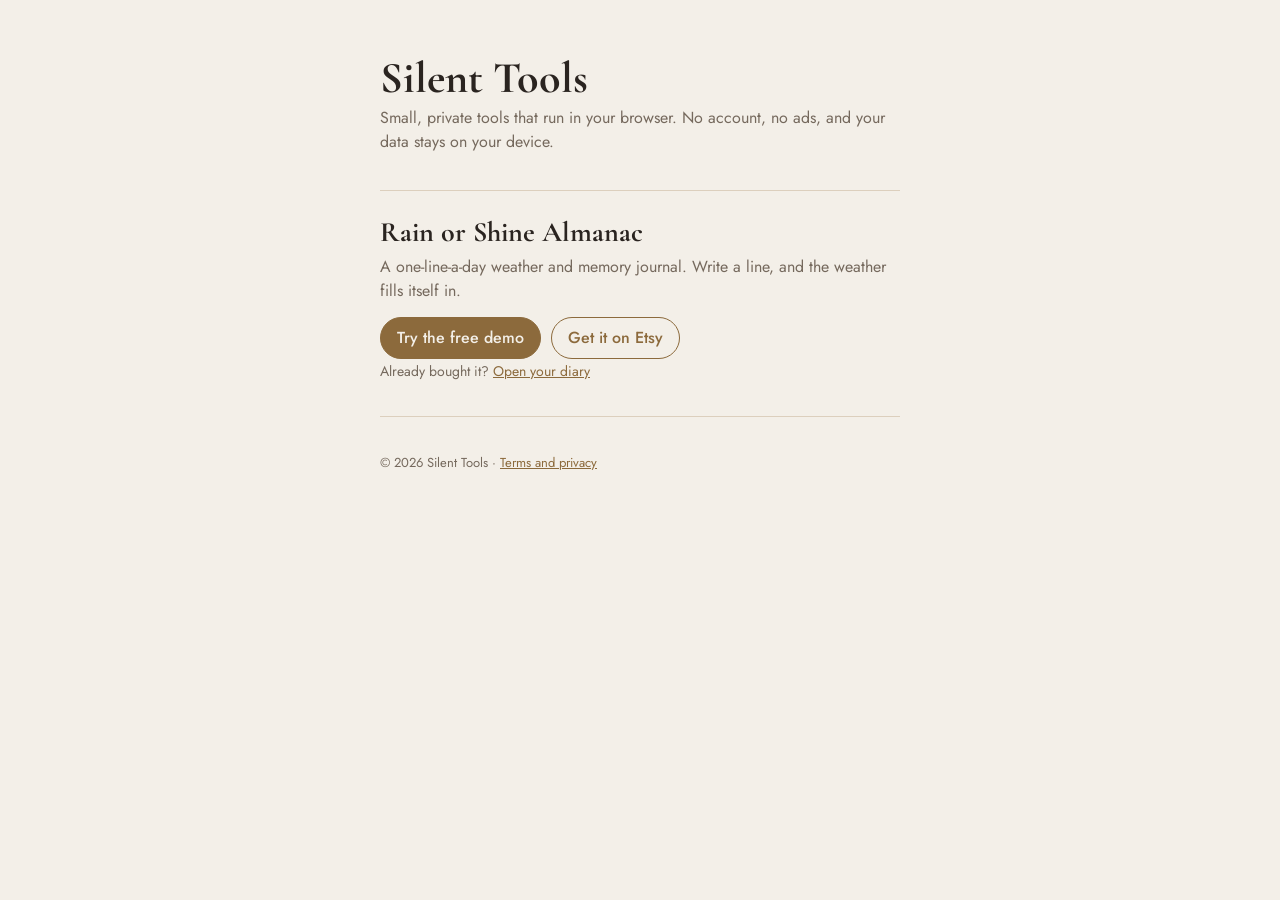
==== index.html @ 448b3817 "Rain or Shine 1.0.8, local fonts, terms page" ====
<!doctype html>
<html lang="en"><head><meta charset="utf-8">
<meta name="viewport" content="width=device-width,initial-scale=1">
<title>Silent Tools</title>
<meta name="description" content="Small, private tools that run in your browser. No account, no ads, your data stays with you.">
<link rel="stylesheet" href="fonts.css">
<style>
:root{--bg:#F3EFE8;--ink:#2A2420;--muted:#75695D;--line:#DCCFBD;--accent:#8C6A3C}
@media (prefers-color-scheme:dark){:root{--bg:#1A1714;--ink:#EFE7DA;--muted:#A99C8B;--line:#3A332C;--accent:#D5B47E}}
*{box-sizing:border-box}body{margin:0;background:var(--bg);color:var(--ink);font-family:Jost,system-ui,sans-serif;line-height:1.5}
main{max-width:560px;margin:0 auto;padding:56px 20px}
h1{font-family:"Cormorant Garamond",Georgia,serif;font-size:44px;margin:0 0 6px;line-height:1}
.lede{color:var(--muted);margin:0 0 36px}
.tool{border-top:1px solid var(--line);border-bottom:1px solid var(--line);padding:20px 0}
.tool b{font-family:"Cormorant Garamond",Georgia,serif;font-size:28px;display:block}
.tool p{color:var(--muted);margin:2px 0 14px}
.links{display:flex;flex-wrap:wrap;gap:10px}
.links a{border:1px solid var(--accent);color:var(--accent);border-radius:999px;padding:8px 16px;text-decoration:none;font-weight:500}
.links a.main{background:var(--accent);color:var(--bg)}
.own{margin:14px 0 0;font-size:14px;color:var(--muted)}.own a{color:var(--accent)}
footer{margin-top:36px;font-size:13px;color:var(--muted)}
</style></head>
<body><main>
<h1>Silent Tools</h1>
<p class="lede">Small, private tools that run in your browser. No account, no ads, and your data stays on your device.</p>
<div class="tool"><b>Rain or Shine Almanac</b><p>A one-line-a-day weather and memory journal. Write a line, and the weather fills itself in.</p>
<div class="links"><a class="main" href="rain-or-shine/demo/">Try the free demo</a><a href="https://www.etsy.com/listing/4591409116" target="_blank" rel="noopener">Get it on Etsy</a></div>
<p class="own">Already bought it? <a href="rain-or-shine/">Open your diary</a></p></div>
<footer>© 2026 Silent Tools · <a href="terms.html" style="color:var(--accent)">Terms and privacy</a></footer>
</main></body></html>
---- fonts.css ----
/* Silent Tools fonts, served from this site. Licensed under the SIL Open Font License. */
@font-face{font-family:"Cormorant Garamond";font-style:normal;font-weight:600;font-display:swap;src:url(cormorant-garamond-latin-ext-600-normal.woff2) format("woff2");unicode-range:U+0100-02BA,U+02BD-02C5,U+02C7-02CC,U+02CE-02D7,U+02DD-02FF,U+0304,U+0308,U+0329,U+1D00-1DBF,U+1E00-1E9F,U+1EF2-1EFF,U+2020,U+20A0-20AB,U+20AD-20C0,U+2113,U+2C60-2C7F,U+A720-A7FF}
@font-face{font-family:"Cormorant Garamond";font-style:normal;font-weight:600;font-display:swap;src:url(cormorant-garamond-latin-600-normal.woff2) format("woff2");unicode-range:U+0000-00FF,U+0131,U+0152-0153,U+02BB-02BC,U+02C6,U+02DA,U+02DC,U+0304,U+0308,U+0329,U+2000-206F,U+20AC,U+2122,U+2191,U+2193,U+2212,U+2215,U+FEFF,U+FFFD}
@font-face{font-family:"Cormorant Garamond";font-style:normal;font-weight:700;font-display:swap;src:url(cormorant-garamond-latin-ext-700-normal.woff2) format("woff2");unicode-range:U+0100-02BA,U+02BD-02C5,U+02C7-02CC,U+02CE-02D7,U+02DD-02FF,U+0304,U+0308,U+0329,U+1D00-1DBF,U+1E00-1E9F,U+1EF2-1EFF,U+2020,U+20A0-20AB,U+20AD-20C0,U+2113,U+2C60-2C7F,U+A720-A7FF}
@font-face{font-family:"Cormorant Garamond";font-style:normal;font-weight:700;font-display:swap;src:url(cormorant-garamond-latin-700-normal.woff2) format("woff2");unicode-range:U+0000-00FF,U+0131,U+0152-0153,U+02BB-02BC,U+02C6,U+02DA,U+02DC,U+0304,U+0308,U+0329,U+2000-206F,U+20AC,U+2122,U+2191,U+2193,U+2212,U+2215,U+FEFF,U+FFFD}
@font-face{font-family:"Cormorant Garamond";font-style:italic;font-weight:600;font-display:swap;src:url(cormorant-garamond-latin-ext-600-italic.woff2) format("woff2");unicode-range:U+0100-02BA,U+02BD-02C5,U+02C7-02CC,U+02CE-02D7,U+02DD-02FF,U+0304,U+0308,U+0329,U+1D00-1DBF,U+1E00-1E9F,U+1EF2-1EFF,U+2020,U+20A0-20AB,U+20AD-20C0,U+2113,U+2C60-2C7F,U+A720-A7FF}
@font-face{font-family:"Cormorant Garamond";font-style:italic;font-weight:600;font-display:swap;src:url(cormorant-garamond-latin-600-italic.woff2) format("woff2");unicode-range:U+0000-00FF,U+0131,U+0152-0153,U+02BB-02BC,U+02C6,U+02DA,U+02DC,U+0304,U+0308,U+0329,U+2000-206F,U+20AC,U+2122,U+2191,U+2193,U+2212,U+2215,U+FEFF,U+FFFD}
@font-face{font-family:"Cormorant Garamond";font-style:italic;font-weight:700;font-display:swap;src:url(cormorant-garamond-latin-ext-700-italic.woff2) format("woff2");unicode-range:U+0100-02BA,U+02BD-02C5,U+02C7-02CC,U+02CE-02D7,U+02DD-02FF,U+0304,U+0308,U+0329,U+1D00-1DBF,U+1E00-1E9F,U+1EF2-1EFF,U+2020,U+20A0-20AB,U+20AD-20C0,U+2113,U+2C60-2C7F,U+A720-A7FF}
@font-face{font-family:"Cormorant Garamond";font-style:italic;font-weight:700;font-display:swap;src:url(cormorant-garamond-latin-700-italic.woff2) format("woff2");unicode-range:U+0000-00FF,U+0131,U+0152-0153,U+02BB-02BC,U+02C6,U+02DA,U+02DC,U+0304,U+0308,U+0329,U+2000-206F,U+20AC,U+2122,U+2191,U+2193,U+2212,U+2215,U+FEFF,U+FFFD}
@font-face{font-family:"Jost";font-style:normal;font-weight:400;font-display:swap;src:url(jost-latin-ext-400-normal.woff2) format("woff2");unicode-range:U+0100-02BA,U+02BD-02C5,U+02C7-02CC,U+02CE-02D7,U+02DD-02FF,U+0304,U+0308,U+0329,U+1D00-1DBF,U+1E00-1E9F,U+1EF2-1EFF,U+2020,U+20A0-20AB,U+20AD-20C0,U+2113,U+2C60-2C7F,U+A720-A7FF}
@font-face{font-family:"Jost";font-style:normal;font-weight:400;font-display:swap;src:url(jost-latin-400-normal.woff2) format("woff2");unicode-range:U+0000-00FF,U+0131,U+0152-0153,U+02BB-02BC,U+02C6,U+02DA,U+02DC,U+0304,U+0308,U+0329,U+2000-206F,U+20AC,U+2122,U+2191,U+2193,U+2212,U+2215,U+FEFF,U+FFFD}
@font-face{font-family:"Jost";font-style:normal;font-weight:500;font-display:swap;src:url(jost-latin-ext-500-normal.woff2) format("woff2");unicode-range:U+0100-02BA,U+02BD-02C5,U+02C7-02CC,U+02CE-02D7,U+02DD-02FF,U+0304,U+0308,U+0329,U+1D00-1DBF,U+1E00-1E9F,U+1EF2-1EFF,U+2020,U+20A0-20AB,U+20AD-20C0,U+2113,U+2C60-2C7F,U+A720-A7FF}
@font-face{font-family:"Jost";font-style:normal;font-weight:500;font-display:swap;src:url(jost-latin-500-normal.woff2) format("woff2");unicode-range:U+0000-00FF,U+0131,U+0152-0153,U+02BB-02BC,U+02C6,U+02DA,U+02DC,U+0304,U+0308,U+0329,U+2000-206F,U+20AC,U+2122,U+2191,U+2193,U+2212,U+2215,U+FEFF,U+FFFD}
@font-face{font-family:"Jost";font-style:normal;font-weight:600;font-display:swap;src:url(jost-latin-ext-600-normal.woff2) format("woff2");unicode-range:U+0100-02BA,U+02BD-02C5,U+02C7-02CC,U+02CE-02D7,U+02DD-02FF,U+0304,U+0308,U+0329,U+1D00-1DBF,U+1E00-1E9F,U+1EF2-1EFF,U+2020,U+20A0-20AB,U+20AD-20C0,U+2113,U+2C60-2C7F,U+A720-A7FF}
@font-face{font-family:"Jost";font-style:normal;font-weight:600;font-display:swap;src:url(jost-latin-600-normal.woff2) format("woff2");unicode-range:U+0000-00FF,U+0131,U+0152-0153,U+02BB-02BC,U+02C6,U+02DA,U+02DC,U+0304,U+0308,U+0329,U+2000-206F,U+20AC,U+2122,U+2191,U+2193,U+2212,U+2215,U+FEFF,U+FFFD}
@font-face{font-family:"Caveat";font-style:normal;font-weight:500;font-display:swap;src:url(caveat-latin-ext-500-normal.woff2) format("woff2");unicode-range:U+0100-02BA,U+02BD-02C5,U+02C7-02CC,U+02CE-02D7,U+02DD-02FF,U+0304,U+0308,U+0329,U+1D00-1DBF,U+1E00-1E9F,U+1EF2-1EFF,U+2020,U+20A0-20AB,U+20AD-20C0,U+2113,U+2C60-2C7F,U+A720-A7FF}
@font-face{font-family:"Caveat";font-style:normal;font-weight:500;font-display:swap;src:url(caveat-latin-500-normal.woff2) format("woff2");unicode-range:U+0000-00FF,U+0131,U+0152-0153,U+02BB-02BC,U+02C6,U+02DA,U+02DC,U+0304,U+0308,U+0329,U+2000-206F,U+20AC,U+2122,U+2191,U+2193,U+2212,U+2215,U+FEFF,U+FFFD}
@font-face{font-family:"Caveat";font-style:normal;font-weight:600;font-display:swap;src:url(caveat-latin-ext-600-normal.woff2) format("woff2");unicode-range:U+0100-02BA,U+02BD-02C5,U+02C7-02CC,U+02CE-02D7,U+02DD-02FF,U+0304,U+0308,U+0329,U+1D00-1DBF,U+1E00-1E9F,U+1EF2-1EFF,U+2020,U+20A0-20AB,U+20AD-20C0,U+2113,U+2C60-2C7F,U+A720-A7FF}
@font-face{font-family:"Caveat";font-style:normal;font-weight:600;font-display:swap;src:url(caveat-latin-600-normal.woff2) format("woff2");unicode-range:U+0000-00FF,U+0131,U+0152-0153,U+02BB-02BC,U+02C6,U+02DA,U+02DC,U+0304,U+0308,U+0329,U+2000-206F,U+20AC,U+2122,U+2191,U+2193,U+2212,U+2215,U+FEFF,U+FFFD}
@font-face{font-family:"IBM Plex Mono";font-style:normal;font-weight:400;font-display:swap;src:url(ibm-plex-mono-latin-ext-400-normal.woff2) format("woff2");unicode-range:U+0100-02BA,U+02BD-02C5,U+02C7-02CC,U+02CE-02D7,U+02DD-02FF,U+0304,U+0308,U+0329,U+1D00-1DBF,U+1E00-1E9F,U+1EF2-1EFF,U+2020,U+20A0-20AB,U+20AD-20C0,U+2113,U+2C60-2C7F,U+A720-A7FF}
@font-face{font-family:"IBM Plex Mono";font-style:normal;font-weight:400;font-display:swap;src:url(ibm-plex-mono-latin-400-normal.woff2) format("woff2");unicode-range:U+0000-00FF,U+0131,U+0152-0153,U+02BB-02BC,U+02C6,U+02DA,U+02DC,U+0304,U+0308,U+0329,U+2000-206F,U+20AC,U+2122,U+2191,U+2193,U+2212,U+2215,U+FEFF,U+FFFD}
@font-face{font-family:"IBM Plex Mono";font-style:normal;font-weight:500;font-display:swap;src:url(ibm-plex-mono-latin-ext-500-normal.woff2) format("woff2");unicode-range:U+0100-02BA,U+02BD-02C5,U+02C7-02CC,U+02CE-02D7,U+02DD-02FF,U+0304,U+0308,U+0329,U+1D00-1DBF,U+1E00-1E9F,U+1EF2-1EFF,U+2020,U+20A0-20AB,U+20AD-20C0,U+2113,U+2C60-2C7F,U+A720-A7FF}
@font-face{font-family:"IBM Plex Mono";font-style:normal;font-weight:500;font-display:swap;src:url(ibm-plex-mono-latin-500-normal.woff2) format("woff2");unicode-range:U+0000-00FF,U+0131,U+0152-0153,U+02BB-02BC,U+02C6,U+02DA,U+02DC,U+0304,U+0308,U+0329,U+2000-206F,U+20AC,U+2122,U+2191,U+2193,U+2212,U+2215,U+FEFF,U+FFFD}
@font-face{font-family:"Archivo";font-style:normal;font-weight:600;font-display:swap;src:url(archivo-latin-ext-600-normal.woff2) format("woff2");unicode-range:U+0100-02BA,U+02BD-02C5,U+02C7-02CC,U+02CE-02D7,U+02DD-02FF,U+0304,U+0308,U+0329,U+1D00-1DBF,U+1E00-1E9F,U+1EF2-1EFF,U+2020,U+20A0-20AB,U+20AD-20C0,U+2113,U+2C60-2C7F,U+A720-A7FF}
@font-face{font-family:"Archivo";font-style:normal;font-weight:600;font-display:swap;src:url(archivo-latin-600-normal.woff2) format("woff2");unicode-range:U+0000-00FF,U+0131,U+0152-0153,U+02BB-02BC,U+02C6,U+02DA,U+02DC,U+0304,U+0308,U+0329,U+2000-206F,U+20AC,U+2122,U+2191,U+2193,U+2212,U+2215,U+FEFF,U+FFFD}
@font-face{font-family:"Archivo";font-style:normal;font-weight:800;font-display:swap;src:url(archivo-latin-ext-800-normal.woff2) format("woff2");unicode-range:U+0100-02BA,U+02BD-02C5,U+02C7-02CC,U+02CE-02D7,U+02DD-02FF,U+0304,U+0308,U+0329,U+1D00-1DBF,U+1E00-1E9F,U+1EF2-1EFF,U+2020,U+20A0-20AB,U+20AD-20C0,U+2113,U+2C60-2C7F,U+A720-A7FF}
@font-face{font-family:"Archivo";font-style:normal;font-weight:800;font-display:swap;src:url(archivo-latin-800-normal.woff2) format("woff2");unicode-range:U+0000-00FF,U+0131,U+0152-0153,U+02BB-02BC,U+02C6,U+02DA,U+02DC,U+0304,U+0308,U+0329,U+2000-206F,U+20AC,U+2122,U+2191,U+2193,U+2212,U+2215,U+FEFF,U+FFFD}
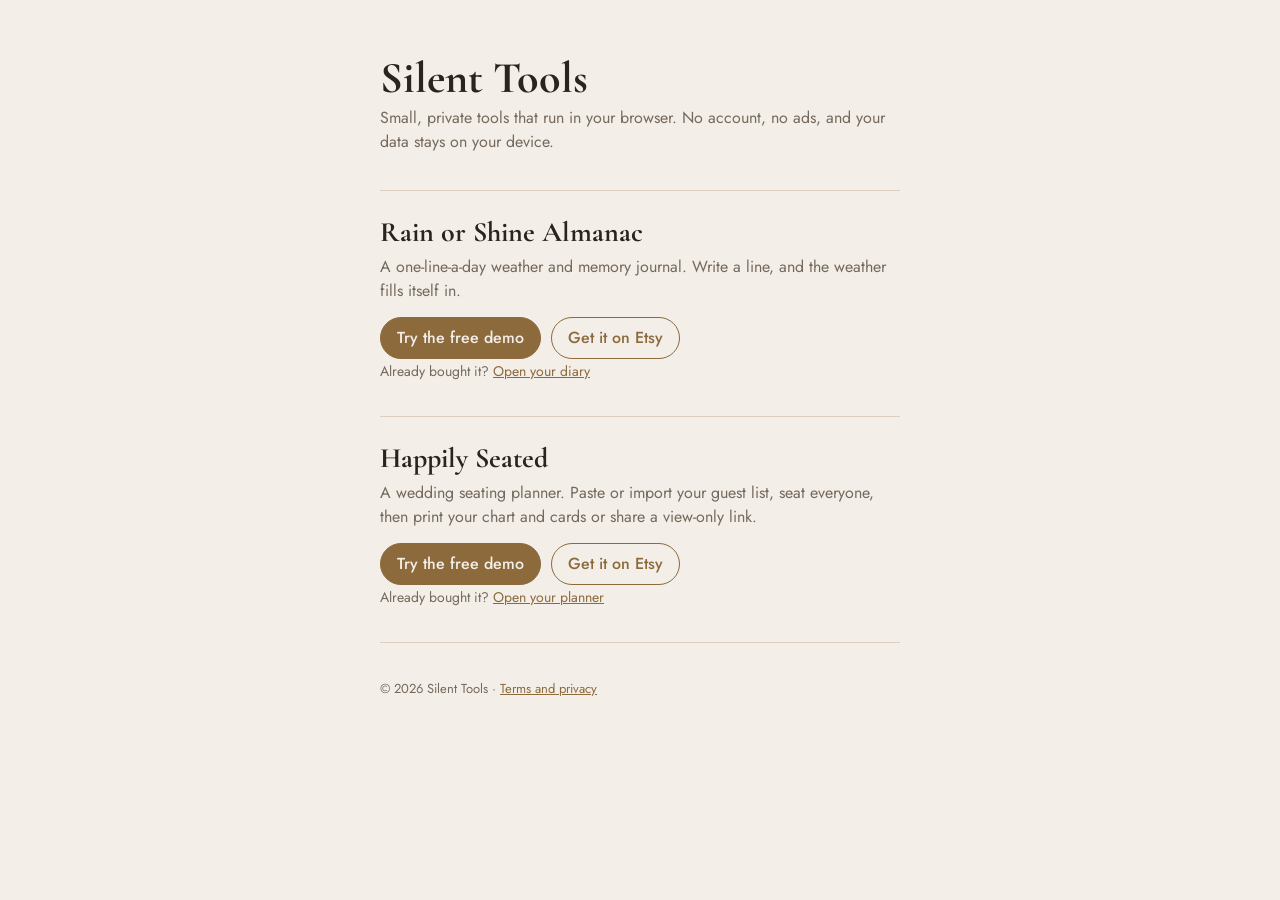
==== commit b378dc24: "Happily Seated 1.0.0" ====
--- a/index.html
+++ b/index.html
@@ -19,6 +19,7 @@
 .links a.main{background:var(--accent);color:var(--bg)}
 .own{margin:14px 0 0;font-size:14px;color:var(--muted)}.own a{color:var(--accent)}
 footer{margin-top:36px;font-size:13px;color:var(--muted)}
+.tool+.tool{border-top:0}
 </style></head>
 <body><main>
 <h1>Silent Tools</h1>
@@ -26,5 +27,8 @@
 <div class="tool"><b>Rain or Shine Almanac</b><p>A one-line-a-day weather and memory journal. Write a line, and the weather fills itself in.</p>
 <div class="links"><a class="main" href="rain-or-shine/demo/">Try the free demo</a><a href="https://www.etsy.com/listing/4591409116" target="_blank" rel="noopener">Get it on Etsy</a></div>
 <p class="own">Already bought it? <a href="rain-or-shine/">Open your diary</a></p></div>
+<div class="tool"><b>Happily Seated</b><p>A wedding seating planner. Paste or import your guest list, seat everyone, then print your chart and cards or share a view-only link.</p>
+<div class="links"><a class="main" href="happily-seated/demo/">Try the free demo</a><a href="https://www.etsy.com/shop/SilentTools" target="_blank" rel="noopener">Get it on Etsy</a></div>
+<p class="own">Already bought it? <a href="happily-seated/">Open your planner</a></p></div>
 <footer>© 2026 Silent Tools · <a href="terms.html" style="color:var(--accent)">Terms and privacy</a></footer>
-</main></body></html>
+</main></body></html>
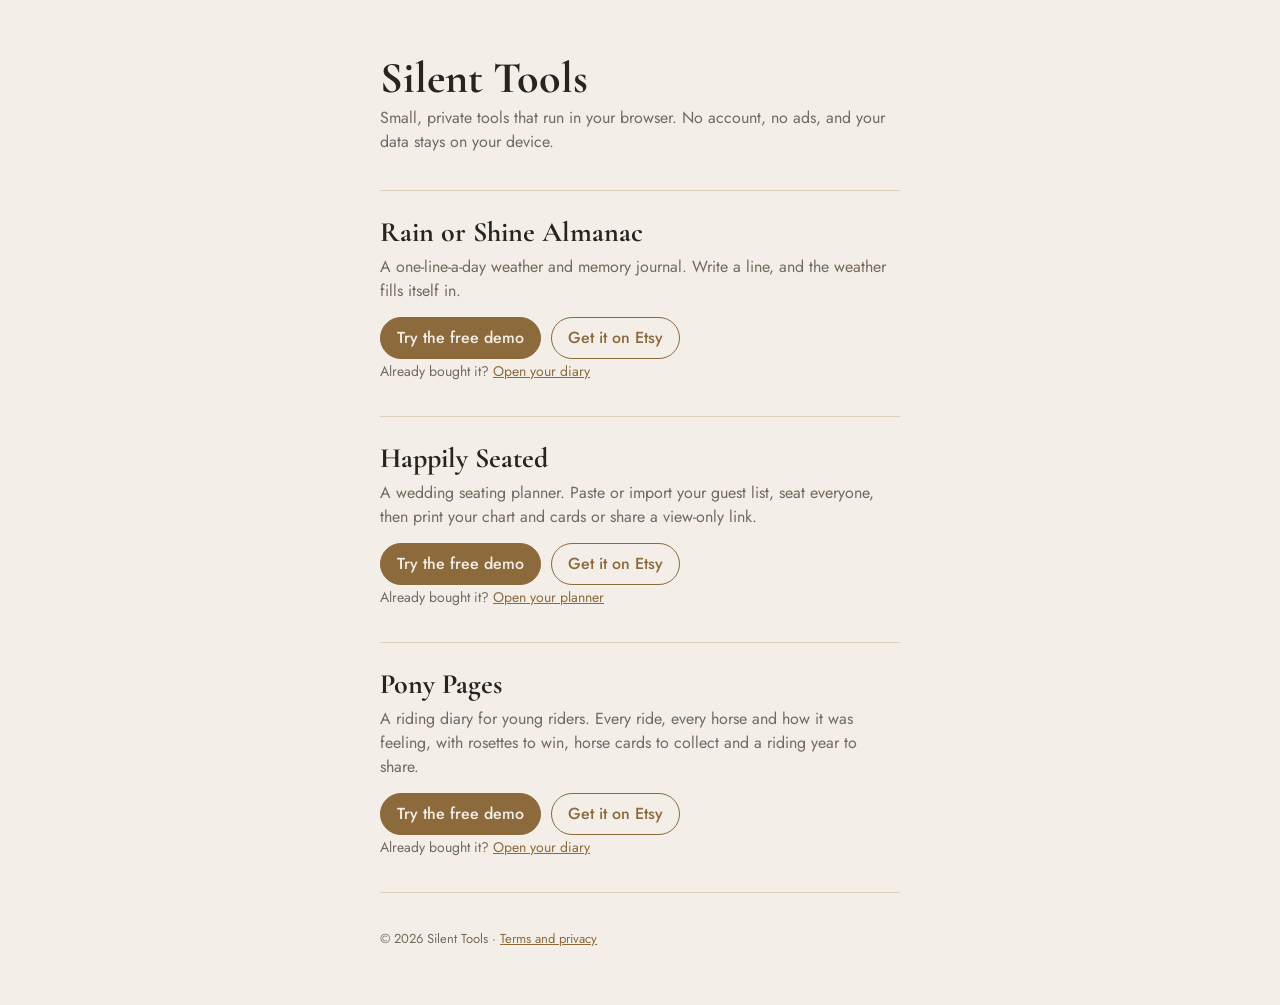
==== commit 4f678191: "Add Pony Pages" ====
--- a/index.html
+++ b/index.html
@@ -28,7 +28,10 @@
 <div class="links"><a class="main" href="rain-or-shine/demo/">Try the free demo</a><a href="https://www.etsy.com/listing/4591409116" target="_blank" rel="noopener">Get it on Etsy</a></div>
 <p class="own">Already bought it? <a href="rain-or-shine/">Open your diary</a></p></div>
 <div class="tool"><b>Happily Seated</b><p>A wedding seating planner. Paste or import your guest list, seat everyone, then print your chart and cards or share a view-only link.</p>
-<div class="links"><a class="main" href="happily-seated/demo/">Try the free demo</a><a href="https://www.etsy.com/shop/SilentTools" target="_blank" rel="noopener">Get it on Etsy</a></div>
+<div class="links"><a class="main" href="happily-seated/demo/">Try the free demo</a><a href="https://www.etsy.com/listing/4594737132" target="_blank" rel="noopener">Get it on Etsy</a></div>
 <p class="own">Already bought it? <a href="happily-seated/">Open your planner</a></p></div>
+<div class="tool"><b>Pony Pages</b><p>A riding diary for young riders. Every ride, every horse and how it was feeling, with rosettes to win, horse cards to collect and a riding year to share.</p>
+<div class="links"><a class="main" href="pony-pages/demo/">Try the free demo</a><a href="https://www.etsy.com/shop/SilentTools" target="_blank" rel="noopener">Get it on Etsy</a></div>
+<p class="own">Already bought it? <a href="pony-pages/">Open your diary</a></p></div>
 <footer>© 2026 Silent Tools · <a href="terms.html" style="color:var(--accent)">Terms and privacy</a></footer>
 </main></body></html>
--- a/fonts.css
+++ b/fonts.css
@@ -25,3 +25,10 @@
 @font-face{font-family:"Archivo";font-style:normal;font-weight:600;font-display:swap;src:url(archivo-latin-600-normal.woff2) format("woff2");unicode-range:U+0000-00FF,U+0131,U+0152-0153,U+02BB-02BC,U+02C6,U+02DA,U+02DC,U+0304,U+0308,U+0329,U+2000-206F,U+20AC,U+2122,U+2191,U+2193,U+2212,U+2215,U+FEFF,U+FFFD}
 @font-face{font-family:"Archivo";font-style:normal;font-weight:800;font-display:swap;src:url(archivo-latin-ext-800-normal.woff2) format("woff2");unicode-range:U+0100-02BA,U+02BD-02C5,U+02C7-02CC,U+02CE-02D7,U+02DD-02FF,U+0304,U+0308,U+0329,U+1D00-1DBF,U+1E00-1E9F,U+1EF2-1EFF,U+2020,U+20A0-20AB,U+20AD-20C0,U+2113,U+2C60-2C7F,U+A720-A7FF}
 @font-face{font-family:"Archivo";font-style:normal;font-weight:800;font-display:swap;src:url(archivo-latin-800-normal.woff2) format("woff2");unicode-range:U+0000-00FF,U+0131,U+0152-0153,U+02BB-02BC,U+02C6,U+02DA,U+02DC,U+0304,U+0308,U+0329,U+2000-206F,U+20AC,U+2122,U+2191,U+2193,U+2212,U+2215,U+FEFF,U+FFFD}
+
+@font-face{font-family:"Fredoka";font-style:normal;font-weight:500;font-display:swap;src:url(fredoka-latin-ext-500-normal.woff2) format("woff2");unicode-range:U+0100-02BA,U+02BD-02C5,U+02C7-02CC,U+02CE-02D7,U+02DD-02FF,U+0304,U+0308,U+0329,U+1D00-1DBF,U+1E00-1E9F,U+1EF2-1EFF,U+2020,U+20A0-20AB,U+20AD-20C0,U+2113,U+2C60-2C7F,U+A720-A7FF}
+@font-face{font-family:"Fredoka";font-style:normal;font-weight:500;font-display:swap;src:url(fredoka-latin-500-normal.woff2) format("woff2");unicode-range:U+0000-00FF,U+0131,U+0152-0153,U+02BB-02BC,U+02C6,U+02DA,U+02DC,U+0304,U+0308,U+0329,U+2000-206F,U+20AC,U+2122,U+2191,U+2193,U+2212,U+2215,U+FEFF,U+FFFD}
+@font-face{font-family:"Fredoka";font-style:normal;font-weight:600;font-display:swap;src:url(fredoka-latin-ext-600-normal.woff2) format("woff2");unicode-range:U+0100-02BA,U+02BD-02C5,U+02C7-02CC,U+02CE-02D7,U+02DD-02FF,U+0304,U+0308,U+0329,U+1D00-1DBF,U+1E00-1E9F,U+1EF2-1EFF,U+2020,U+20A0-20AB,U+20AD-20C0,U+2113,U+2C60-2C7F,U+A720-A7FF}
+@font-face{font-family:"Fredoka";font-style:normal;font-weight:600;font-display:swap;src:url(fredoka-latin-600-normal.woff2) format("woff2");unicode-range:U+0000-00FF,U+0131,U+0152-0153,U+02BB-02BC,U+02C6,U+02DA,U+02DC,U+0304,U+0308,U+0329,U+2000-206F,U+20AC,U+2122,U+2191,U+2193,U+2212,U+2215,U+FEFF,U+FFFD}
+@font-face{font-family:"Fredoka";font-style:normal;font-weight:700;font-display:swap;src:url(fredoka-latin-ext-700-normal.woff2) format("woff2");unicode-range:U+0100-02BA,U+02BD-02C5,U+02C7-02CC,U+02CE-02D7,U+02DD-02FF,U+0304,U+0308,U+0329,U+1D00-1DBF,U+1E00-1E9F,U+1EF2-1EFF,U+2020,U+20A0-20AB,U+20AD-20C0,U+2113,U+2C60-2C7F,U+A720-A7FF}
+@font-face{font-family:"Fredoka";font-style:normal;font-weight:700;font-display:swap;src:url(fredoka-latin-700-normal.woff2) format("woff2");unicode-range:U+0000-00FF,U+0131,U+0152-0153,U+02BB-02BC,U+02C6,U+02DA,U+02DC,U+0304,U+0308,U+0329,U+2000-206F,U+20AC,U+2122,U+2191,U+2193,U+2212,U+2215,U+FEFF,U+FFFD}
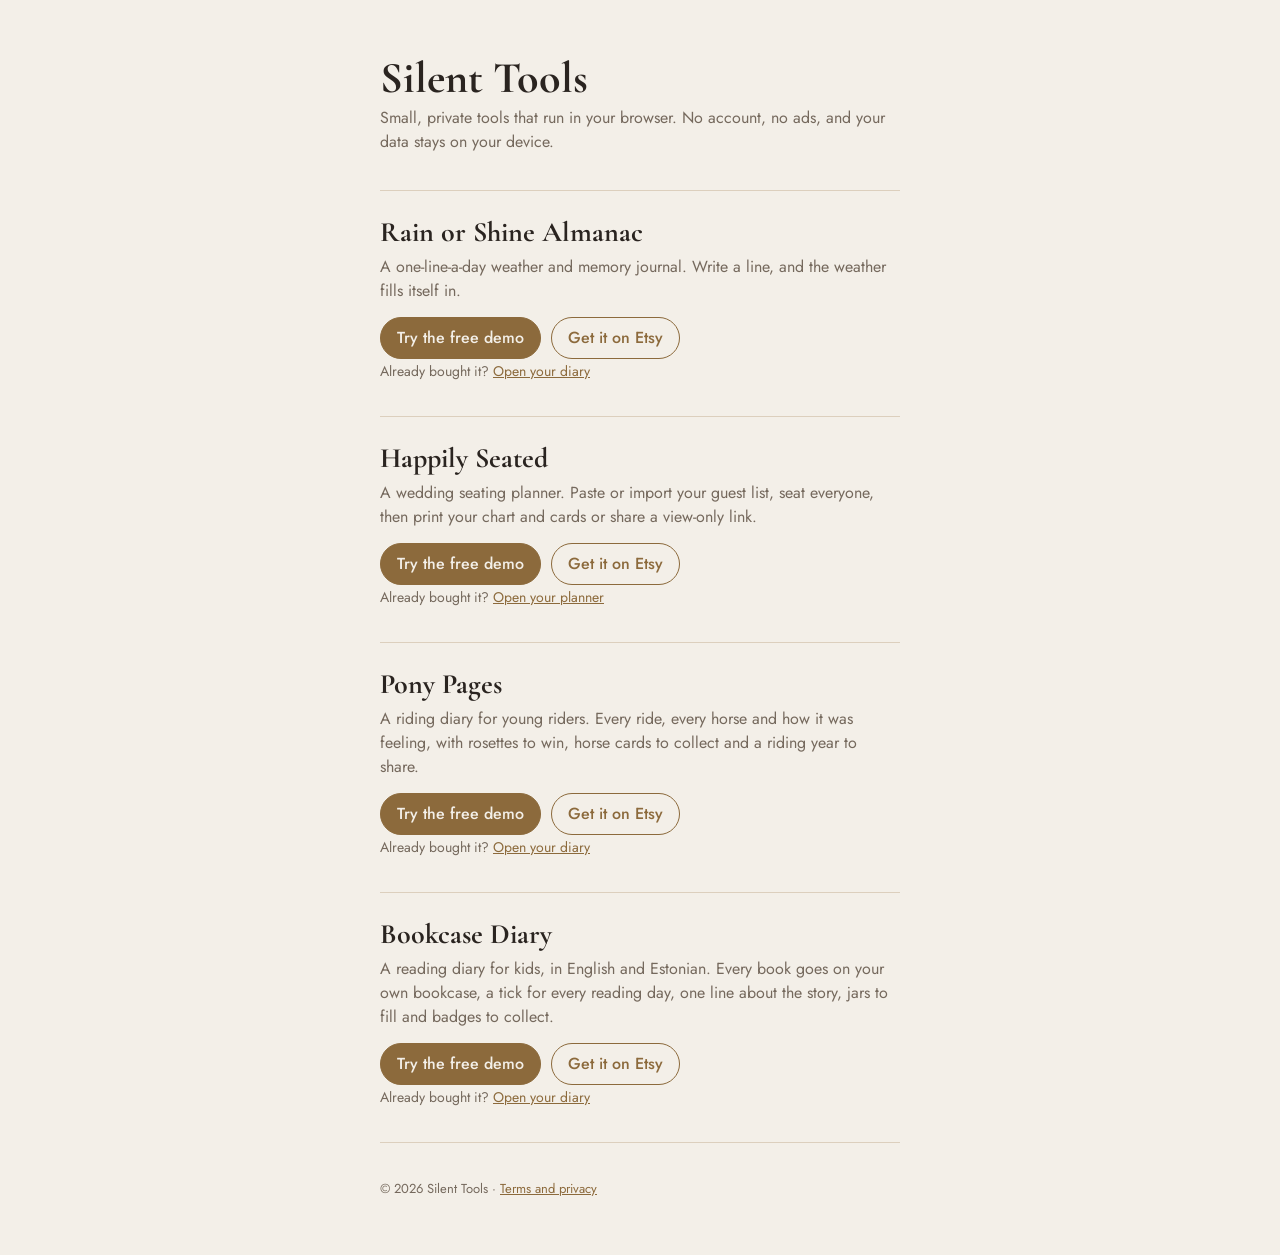
==== commit def7a488: "Bookcase Diary 1.0.0" ====
--- a/index.html
+++ b/index.html
@@ -31,7 +31,10 @@
 <div class="links"><a class="main" href="happily-seated/demo/">Try the free demo</a><a href="https://www.etsy.com/listing/4594737132" target="_blank" rel="noopener">Get it on Etsy</a></div>
 <p class="own">Already bought it? <a href="happily-seated/">Open your planner</a></p></div>
 <div class="tool"><b>Pony Pages</b><p>A riding diary for young riders. Every ride, every horse and how it was feeling, with rosettes to win, horse cards to collect and a riding year to share.</p>
-<div class="links"><a class="main" href="pony-pages/demo/">Try the free demo</a><a href="https://www.etsy.com/shop/SilentTools" target="_blank" rel="noopener">Get it on Etsy</a></div>
+<div class="links"><a class="main" href="pony-pages/demo/">Try the free demo</a><a href="https://www.etsy.com/listing/4595027222" target="_blank" rel="noopener">Get it on Etsy</a></div>
 <p class="own">Already bought it? <a href="pony-pages/">Open your diary</a></p></div>
+<div class="tool"><b>Bookcase Diary</b><p>A reading diary for kids, in English and Estonian. Every book goes on your own bookcase, a tick for every reading day, one line about the story, jars to fill and badges to collect.</p>
+<div class="links"><a class="main" href="bookcase-diary/demo/">Try the free demo</a><a href="https://www.etsy.com/shop/SilentTools" target="_blank" rel="noopener">Get it on Etsy</a></div>
+<p class="own">Already bought it? <a href="bookcase-diary/">Open your diary</a></p></div>
 <footer>© 2026 Silent Tools · <a href="terms.html" style="color:var(--accent)">Terms and privacy</a></footer>
 </main></body></html>
--- a/fonts.css
+++ b/fonts.css
@@ -31,4 +31,20 @@
 @font-face{font-family:"Fredoka";font-style:normal;font-weight:600;font-display:swap;src:url(fredoka-latin-ext-600-normal.woff2) format("woff2");unicode-range:U+0100-02BA,U+02BD-02C5,U+02C7-02CC,U+02CE-02D7,U+02DD-02FF,U+0304,U+0308,U+0329,U+1D00-1DBF,U+1E00-1E9F,U+1EF2-1EFF,U+2020,U+20A0-20AB,U+20AD-20C0,U+2113,U+2C60-2C7F,U+A720-A7FF}
 @font-face{font-family:"Fredoka";font-style:normal;font-weight:600;font-display:swap;src:url(fredoka-latin-600-normal.woff2) format("woff2");unicode-range:U+0000-00FF,U+0131,U+0152-0153,U+02BB-02BC,U+02C6,U+02DA,U+02DC,U+0304,U+0308,U+0329,U+2000-206F,U+20AC,U+2122,U+2191,U+2193,U+2212,U+2215,U+FEFF,U+FFFD}
 @font-face{font-family:"Fredoka";font-style:normal;font-weight:700;font-display:swap;src:url(fredoka-latin-ext-700-normal.woff2) format("woff2");unicode-range:U+0100-02BA,U+02BD-02C5,U+02C7-02CC,U+02CE-02D7,U+02DD-02FF,U+0304,U+0308,U+0329,U+1D00-1DBF,U+1E00-1E9F,U+1EF2-1EFF,U+2020,U+20A0-20AB,U+20AD-20C0,U+2113,U+2C60-2C7F,U+A720-A7FF}
-@font-face{font-family:"Fredoka";font-style:normal;font-weight:700;font-display:swap;src:url(fredoka-latin-700-normal.woff2) format("woff2");unicode-range:U+0000-00FF,U+0131,U+0152-0153,U+02BB-02BC,U+02C6,U+02DA,U+02DC,U+0304,U+0308,U+0329,U+2000-206F,U+20AC,U+2122,U+2191,U+2193,U+2212,U+2215,U+FEFF,U+FFFD}+@font-face{font-family:"Fredoka";font-style:normal;font-weight:700;font-display:swap;src:url(fredoka-latin-700-normal.woff2) format("woff2");unicode-range:U+0000-00FF,U+0131,U+0152-0153,U+02BB-02BC,U+02C6,U+02DA,U+02DC,U+0304,U+0308,U+0329,U+2000-206F,U+20AC,U+2122,U+2191,U+2193,U+2212,U+2215,U+FEFF,U+FFFD}
+@font-face{font-family:"Baloo 2";font-style:normal;font-weight:600;font-display:swap;src:url(baloo-2-latin-ext-600-normal.woff2) format("woff2");unicode-range:U+0100-02BA,U+02BD-02C5,U+02C7-02CC,U+02CE-02D7,U+02DD-02FF,U+0304,U+0308,U+0329,U+1D00-1DBF,U+1E00-1E9F,U+1EF2-1EFF,U+2020,U+20A0-20AB,U+20AD-20C0,U+2113,U+2C60-2C7F,U+A720-A7FF}
+@font-face{font-family:"Baloo 2";font-style:normal;font-weight:600;font-display:swap;src:url(baloo-2-latin-600-normal.woff2) format("woff2");unicode-range:U+0000-00FF,U+0131,U+0152-0153,U+02BB-02BC,U+02C6,U+02DA,U+02DC,U+0304,U+0308,U+0329,U+2000-206F,U+20AC,U+2122,U+2191,U+2193,U+2212,U+2215,U+FEFF,U+FFFD}
+@font-face{font-family:"Baloo 2";font-style:normal;font-weight:700;font-display:swap;src:url(baloo-2-latin-ext-700-normal.woff2) format("woff2");unicode-range:U+0100-02BA,U+02BD-02C5,U+02C7-02CC,U+02CE-02D7,U+02DD-02FF,U+0304,U+0308,U+0329,U+1D00-1DBF,U+1E00-1E9F,U+1EF2-1EFF,U+2020,U+20A0-20AB,U+20AD-20C0,U+2113,U+2C60-2C7F,U+A720-A7FF}
+@font-face{font-family:"Baloo 2";font-style:normal;font-weight:700;font-display:swap;src:url(baloo-2-latin-700-normal.woff2) format("woff2");unicode-range:U+0000-00FF,U+0131,U+0152-0153,U+02BB-02BC,U+02C6,U+02DA,U+02DC,U+0304,U+0308,U+0329,U+2000-206F,U+20AC,U+2122,U+2191,U+2193,U+2212,U+2215,U+FEFF,U+FFFD}
+@font-face{font-family:"Baloo 2";font-style:normal;font-weight:800;font-display:swap;src:url(baloo-2-latin-ext-800-normal.woff2) format("woff2");unicode-range:U+0100-02BA,U+02BD-02C5,U+02C7-02CC,U+02CE-02D7,U+02DD-02FF,U+0304,U+0308,U+0329,U+1D00-1DBF,U+1E00-1E9F,U+1EF2-1EFF,U+2020,U+20A0-20AB,U+20AD-20C0,U+2113,U+2C60-2C7F,U+A720-A7FF}
+@font-face{font-family:"Baloo 2";font-style:normal;font-weight:800;font-display:swap;src:url(baloo-2-latin-800-normal.woff2) format("woff2");unicode-range:U+0000-00FF,U+0131,U+0152-0153,U+02BB-02BC,U+02C6,U+02DA,U+02DC,U+0304,U+0308,U+0329,U+2000-206F,U+20AC,U+2122,U+2191,U+2193,U+2212,U+2215,U+FEFF,U+FFFD}
+@font-face{font-family:"Nunito";font-style:normal;font-weight:400;font-display:swap;src:url(nunito-latin-ext-400-normal.woff2) format("woff2");unicode-range:U+0100-02BA,U+02BD-02C5,U+02C7-02CC,U+02CE-02D7,U+02DD-02FF,U+0304,U+0308,U+0329,U+1D00-1DBF,U+1E00-1E9F,U+1EF2-1EFF,U+2020,U+20A0-20AB,U+20AD-20C0,U+2113,U+2C60-2C7F,U+A720-A7FF}
+@font-face{font-family:"Nunito";font-style:normal;font-weight:400;font-display:swap;src:url(nunito-latin-400-normal.woff2) format("woff2");unicode-range:U+0000-00FF,U+0131,U+0152-0153,U+02BB-02BC,U+02C6,U+02DA,U+02DC,U+0304,U+0308,U+0329,U+2000-206F,U+20AC,U+2122,U+2191,U+2193,U+2212,U+2215,U+FEFF,U+FFFD}
+@font-face{font-family:"Nunito";font-style:normal;font-weight:600;font-display:swap;src:url(nunito-latin-ext-600-normal.woff2) format("woff2");unicode-range:U+0100-02BA,U+02BD-02C5,U+02C7-02CC,U+02CE-02D7,U+02DD-02FF,U+0304,U+0308,U+0329,U+1D00-1DBF,U+1E00-1E9F,U+1EF2-1EFF,U+2020,U+20A0-20AB,U+20AD-20C0,U+2113,U+2C60-2C7F,U+A720-A7FF}
+@font-face{font-family:"Nunito";font-style:normal;font-weight:600;font-display:swap;src:url(nunito-latin-600-normal.woff2) format("woff2");unicode-range:U+0000-00FF,U+0131,U+0152-0153,U+02BB-02BC,U+02C6,U+02DA,U+02DC,U+0304,U+0308,U+0329,U+2000-206F,U+20AC,U+2122,U+2191,U+2193,U+2212,U+2215,U+FEFF,U+FFFD}
+@font-face{font-family:"Nunito";font-style:normal;font-weight:700;font-display:swap;src:url(nunito-latin-ext-700-normal.woff2) format("woff2");unicode-range:U+0100-02BA,U+02BD-02C5,U+02C7-02CC,U+02CE-02D7,U+02DD-02FF,U+0304,U+0308,U+0329,U+1D00-1DBF,U+1E00-1E9F,U+1EF2-1EFF,U+2020,U+20A0-20AB,U+20AD-20C0,U+2113,U+2C60-2C7F,U+A720-A7FF}
+@font-face{font-family:"Nunito";font-style:normal;font-weight:700;font-display:swap;src:url(nunito-latin-700-normal.woff2) format("woff2");unicode-range:U+0000-00FF,U+0131,U+0152-0153,U+02BB-02BC,U+02C6,U+02DA,U+02DC,U+0304,U+0308,U+0329,U+2000-206F,U+20AC,U+2122,U+2191,U+2193,U+2212,U+2215,U+FEFF,U+FFFD}
+@font-face{font-family:"Caveat";font-style:normal;font-weight:700;font-display:swap;src:url(caveat-latin-ext-700-normal.woff2) format("woff2");unicode-range:U+0100-02BA,U+02BD-02C5,U+02C7-02CC,U+02CE-02D7,U+02DD-02FF,U+0304,U+0308,U+0329,U+1D00-1DBF,U+1E00-1E9F,U+1EF2-1EFF,U+2020,U+20A0-20AB,U+20AD-20C0,U+2113,U+2C60-2C7F,U+A720-A7FF}
+@font-face{font-family:"Caveat";font-style:normal;font-weight:700;font-display:swap;src:url(caveat-latin-700-normal.woff2) format("woff2");unicode-range:U+0000-00FF,U+0131,U+0152-0153,U+02BB-02BC,U+02C6,U+02DA,U+02DC,U+0304,U+0308,U+0329,U+2000-206F,U+20AC,U+2122,U+2191,U+2193,U+2212,U+2215,U+FEFF,U+FFFD}
+@font-face{font-family:"Grandstander";font-style:normal;font-weight:800;font-display:swap;src:url(grandstander-latin-ext-800-normal.woff2) format("woff2");unicode-range:U+0100-02BA,U+02BD-02C5,U+02C7-02CC,U+02CE-02D7,U+02DD-02FF,U+0304,U+0308,U+0329,U+1D00-1DBF,U+1E00-1E9F,U+1EF2-1EFF,U+2020,U+20A0-20AB,U+20AD-20C0,U+2113,U+2C60-2C7F,U+A720-A7FF}
+@font-face{font-family:"Grandstander";font-style:normal;font-weight:800;font-display:swap;src:url(grandstander-latin-800-normal.woff2) format("woff2");unicode-range:U+0000-00FF,U+0131,U+0152-0153,U+02BB-02BC,U+02C6,U+02DA,U+02DC,U+0304,U+0308,U+0329,U+2000-206F,U+20AC,U+2122,U+2191,U+2193,U+2212,U+2215,U+FEFF,U+FFFD}
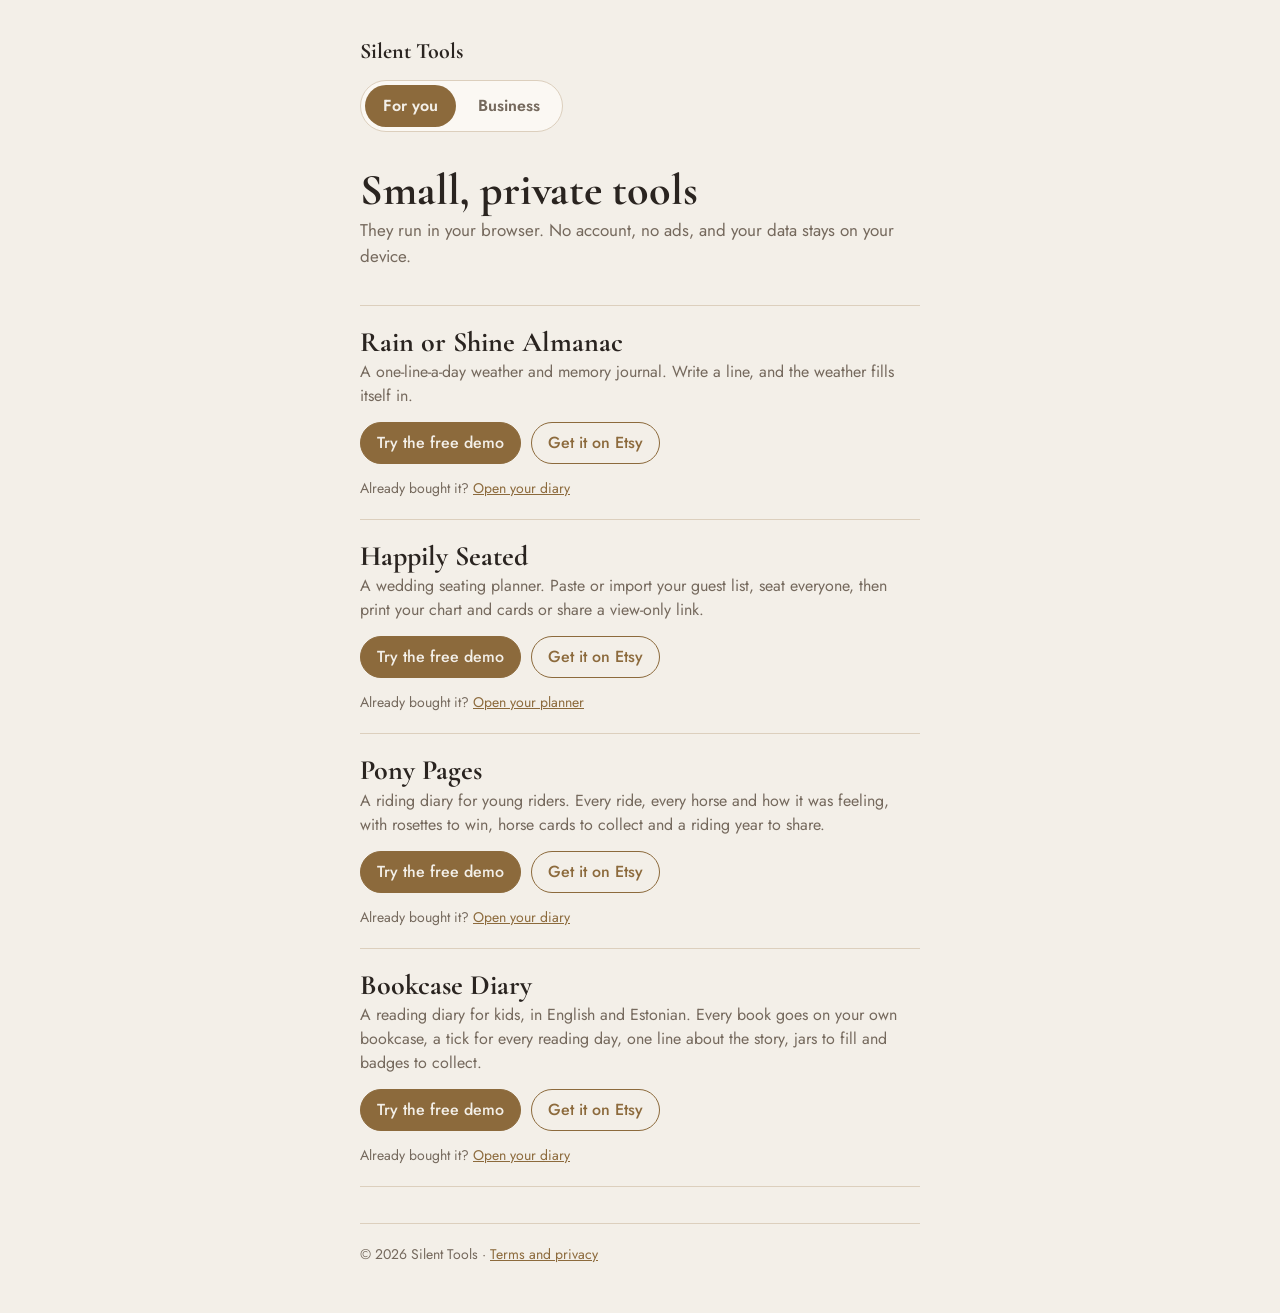
==== commit db92298f: "Add files via upload" ====
--- a/index.html
+++ b/index.html
@@ -1,40 +1,214 @@
 <!doctype html>
-<html lang="en"><head><meta charset="utf-8">
-<meta name="viewport" content="width=device-width,initial-scale=1">
+<html lang="en">
+<head>
+<meta charset="utf-8">
+<meta name="viewport" content="width=device-width,initial-scale=1,viewport-fit=cover">
 <title>Silent Tools</title>
-<meta name="description" content="Small, private tools that run in your browser. No account, no ads, your data stays with you.">
+<meta name="description" content="Small, private tools that run in your browser. For your home and for your business. No account, no ads, your data stays with you.">
 <link rel="stylesheet" href="fonts.css">
+<link rel="stylesheet" href="business/fonts.css">
 <style>
-:root{--bg:#F3EFE8;--ink:#2A2420;--muted:#75695D;--line:#DCCFBD;--accent:#8C6A3C}
-@media (prefers-color-scheme:dark){:root{--bg:#1A1714;--ink:#EFE7DA;--muted:#A99C8B;--line:#3A332C;--accent:#D5B47E}}
-*{box-sizing:border-box}body{margin:0;background:var(--bg);color:var(--ink);font-family:Jost,system-ui,sans-serif;line-height:1.5}
-main{max-width:560px;margin:0 auto;padding:56px 20px}
-h1{font-family:"Cormorant Garamond",Georgia,serif;font-size:44px;margin:0 0 6px;line-height:1}
-.lede{color:var(--muted);margin:0 0 36px}
-.tool{border-top:1px solid var(--line);border-bottom:1px solid var(--line);padding:20px 0}
-.tool b{font-family:"Cormorant Garamond",Georgia,serif;font-size:28px;display:block}
+/* Layout: one narrow column. Shared header with two tabs; each tab keeps its own look:
+   "For you" = warm paper + serif (consumer tools), "Business" = cool blue + Atkinson (business). */
+:root{color-scheme:light}
+body{
+  --bg:#F3EFE8;--ink:#2A2420;--muted:#75695D;--line:#DCCFBD;--accent:#8C6A3C;--accent-ink:#F3EFE8;--surface:#FBF8F3;
+  --f-body:Jost,system-ui,sans-serif;--f-head:"Cormorant Garamond",Georgia,serif;
+}
+body.biz{
+  --bg:#F3F4F1;--ink:#18212C;--muted:#56606C;--line:#D3D8D1;--accent:#1F3A5C;--accent-ink:#FFFFFF;--surface:#FFFFFF;
+  --accent-soft:#DCE6F1;--mark:#C98A00;
+  --f-body:"Atkinson Hyperlegible","Segoe UI",Roboto,Arial,sans-serif;--f-num:"Atkinson Hyperlegible Mono",ui-monospace,Menlo,Consolas,monospace;
+}
+@media (prefers-color-scheme:dark){
+  :root{color-scheme:dark}
+  body{--bg:#1A1714;--ink:#EFE7DA;--muted:#A99C8B;--line:#3A332C;--accent:#D5B47E;--accent-ink:#1A1714;--surface:#221E1A}
+  body.biz{--bg:#11161C;--surface:#1A2129;--ink:#E9EDF0;--muted:#9DA7B1;--line:#2E3742;--accent:#8DB8E8;--accent-ink:#0E1A27;--accent-soft:#22344A;--mark:#E8B13A}
+}
+*{box-sizing:border-box}
+html{-webkit-text-size-adjust:100%}
+body{margin:0;background:var(--bg);color:var(--ink);font-family:var(--f-body);line-height:1.5;transition:background-color .2s}
+.wrap{max-width:600px;margin:0 auto;padding:40px max(20px,env(safe-area-inset-right,0px)) 48px max(20px,env(safe-area-inset-left,0px))}
+a:focus-visible,button:focus-visible{outline:3px solid var(--accent);outline-offset:3px;border-radius:6px}
+
+/* shared header + tabs */
+.brand{font-family:"Cormorant Garamond",Georgia,serif;font-weight:700;font-size:22px;line-height:1;color:var(--ink);margin:0 0 18px}
+.tabs{display:flex;gap:4px;padding:4px;border:1px solid var(--line);border-radius:999px;background:var(--surface);width:max-content;max-width:100%}
+.tabs button{appearance:none;border:0;background:transparent;color:var(--muted);font:inherit;font-size:16px;font-weight:600;padding:9px 18px;border-radius:999px;cursor:pointer;min-height:42px;white-space:nowrap}
+.tabs button[aria-selected="true"]{background:var(--accent);color:var(--accent-ink)}
+.panel[hidden]{display:none}
+.panel{padding-top:36px}
+
+/* ---------- For you (consumer) ---------- */
+.home h1{font-family:var(--f-head);font-size:44px;margin:0 0 6px;line-height:1}
+.home .lede{color:var(--muted);margin:0 0 36px;font-size:17px}
+.tool{border-top:1px solid var(--line);padding:20px 0}
+.tool:last-of-type{border-bottom:1px solid var(--line)}
+.tool b{font-family:var(--f-head);font-size:28px;display:block;line-height:1.15}
 .tool p{color:var(--muted);margin:2px 0 14px}
 .links{display:flex;flex-wrap:wrap;gap:10px}
 .links a{border:1px solid var(--accent);color:var(--accent);border-radius:999px;padding:8px 16px;text-decoration:none;font-weight:500}
-.links a.main{background:var(--accent);color:var(--bg)}
-.own{margin:14px 0 0;font-size:14px;color:var(--muted)}.own a{color:var(--accent)}
-footer{margin-top:36px;font-size:13px;color:var(--muted)}
-.tool+.tool{border-top:0}
-</style></head>
-<body><main>
-<h1>Silent Tools</h1>
-<p class="lede">Small, private tools that run in your browser. No account, no ads, and your data stays on your device.</p>
-<div class="tool"><b>Rain or Shine Almanac</b><p>A one-line-a-day weather and memory journal. Write a line, and the weather fills itself in.</p>
-<div class="links"><a class="main" href="rain-or-shine/demo/">Try the free demo</a><a href="https://www.etsy.com/listing/4591409116" target="_blank" rel="noopener">Get it on Etsy</a></div>
-<p class="own">Already bought it? <a href="rain-or-shine/">Open your diary</a></p></div>
-<div class="tool"><b>Happily Seated</b><p>A wedding seating planner. Paste or import your guest list, seat everyone, then print your chart and cards or share a view-only link.</p>
-<div class="links"><a class="main" href="happily-seated/demo/">Try the free demo</a><a href="https://www.etsy.com/listing/4594737132" target="_blank" rel="noopener">Get it on Etsy</a></div>
-<p class="own">Already bought it? <a href="happily-seated/">Open your planner</a></p></div>
-<div class="tool"><b>Pony Pages</b><p>A riding diary for young riders. Every ride, every horse and how it was feeling, with rosettes to win, horse cards to collect and a riding year to share.</p>
-<div class="links"><a class="main" href="pony-pages/demo/">Try the free demo</a><a href="https://www.etsy.com/listing/4595027222" target="_blank" rel="noopener">Get it on Etsy</a></div>
-<p class="own">Already bought it? <a href="pony-pages/">Open your diary</a></p></div>
-<div class="tool"><b>Bookcase Diary</b><p>A reading diary for kids, in English and Estonian. Every book goes on your own bookcase, a tick for every reading day, one line about the story, jars to fill and badges to collect.</p>
-<div class="links"><a class="main" href="bookcase-diary/demo/">Try the free demo</a><a href="https://www.etsy.com/shop/SilentTools" target="_blank" rel="noopener">Get it on Etsy</a></div>
-<p class="own">Already bought it? <a href="bookcase-diary/">Open your diary</a></p></div>
-<footer>© 2026 Silent Tools · <a href="terms.html" style="color:var(--accent)">Terms and privacy</a></footer>
-</main></body></html>+.links a.main{background:var(--accent);color:var(--accent-ink)}
+.own{margin:14px 0 0 !important;font-size:14px}.own a{color:var(--accent)}
+
+/* ---------- Ettevõtetele (business) ---------- */
+.biz-p{font-size:17px;line-height:1.55}
+.biz-p h1,.biz-p h2{margin:0;line-height:1.12;text-wrap:balance}
+.biz-p h1{font-size:40px;letter-spacing:-.015em;margin-top:8px}
+.biz-p h2{font-size:28px}
+.biz-p p{margin:0}
+.biz-p a{color:var(--accent);text-underline-offset:3px}
+.biz-p .lede{margin-top:12px;color:var(--muted);font-size:18px;max-width:58ch}
+.facts{list-style:none;margin:22px 0 0;padding:0;display:grid;grid-template-columns:repeat(3,1fr);gap:10px}
+.facts li{border-top:3px solid var(--accent);padding-top:8px;font-size:14.5px;color:var(--muted)}
+.facts b{display:block;color:var(--ink);font-size:15.5px}
+.biz-p section{border-top:1px solid var(--line);padding:36px 0;display:flex;flex-direction:column;gap:12px}
+.biz-p section:first-of-type{margin-top:40px}
+.kind{font-family:var(--f-num);font-size:12.5px;letter-spacing:.08em;text-transform:uppercase;color:var(--mark);font-weight:700}
+.desc{color:var(--muted)}
+.feat{list-style:none;margin:0;padding:0;display:flex;flex-direction:column;gap:4px;font-size:15.5px}
+.feat li{display:grid;grid-template-columns:18px 1fr;gap:8px}
+.feat li::before{content:"";width:8px;height:8px;margin-top:9px;border-radius:2px;background:var(--accent)}
+.btns{display:flex;flex-wrap:wrap;gap:10px;margin-top:6px}
+.btn{display:inline-flex;align-items:center;min-height:46px;padding:0 20px;border-radius:8px;border:2px solid var(--accent);font-weight:700;text-decoration:none;color:var(--accent) !important;background:transparent}
+.btn.p{background:var(--accent);color:var(--accent-ink) !important}
+.btn:hover{background:var(--accent-soft)} .btn.p:hover{opacity:.9;background:var(--accent)}
+.sub{font-size:14.5px;color:var(--muted)}
+.client{display:flex;align-items:center;justify-content:space-between;gap:14px;flex-wrap:wrap;margin-top:8px;padding:16px 18px;border:2px solid var(--accent);border-radius:10px;background:var(--surface)}
+.client div{display:flex;flex-direction:column;min-width:0}
+.client b{font-size:17px}
+.client span{font-size:14.5px;color:var(--muted)}
+.contact{background:var(--surface);border:1px solid var(--line);border-radius:10px;padding:22px;display:flex;flex-direction:column;gap:14px}
+.crow{display:grid;grid-template-columns:90px 1fr auto;align-items:center;gap:12px}
+.crow .lbl{color:var(--muted);font-size:14.5px}
+.crow .val{font-family:var(--f-num);font-weight:700;font-size:18px;overflow-wrap:anywhere;user-select:all}
+.crow .val a{color:var(--ink);text-decoration:none}
+.copy{min-height:40px;padding:0 14px;border-radius:8px;border:1px solid var(--line);background:var(--bg);color:var(--ink);font:inherit;font-size:14px;font-weight:700;cursor:pointer}
+
+footer{margin-top:36px;padding-top:20px;border-top:1px solid var(--line);font-size:14px;color:var(--muted)}
+footer a{color:var(--accent)}
+@media (max-width:560px){
+  .wrap{padding-top:28px}
+  .tabs button{padding:9px 14px;font-size:15px}
+  .biz-p h1{font-size:32px}
+  .facts{grid-template-columns:1fr}
+  .crow{grid-template-columns:1fr auto}
+  .crow .lbl{grid-column:1/-1;margin-bottom:-8px}
+}
+</style>
+</head>
+<body>
+<div class="wrap">
+  <p class="brand">Silent Tools</p>
+  <div class="tabs" role="tablist" aria-label="Silent Tools">
+    <button role="tab" id="t-home" aria-controls="p-home" aria-selected="true">For you</button>
+    <button role="tab" id="t-biz" aria-controls="p-biz" aria-selected="false">Business</button>
+  </div>
+
+  <!-- ===== For you ===== -->
+  <main class="panel home" id="p-home" role="tabpanel" aria-labelledby="t-home">
+    <h1>Small, private tools</h1>
+    <p class="lede">They run in your browser. No account, no ads, and your data stays on your device.</p>
+
+    <div class="tool"><b>Rain or Shine Almanac</b><p>A one-line-a-day weather and memory journal. Write a line, and the weather fills itself in.</p>
+      <div class="links"><a class="main" href="rain-or-shine/demo/">Try the free demo</a><a href="https://www.etsy.com/listing/4591409116" target="_blank" rel="noopener">Get it on Etsy</a></div>
+      <p class="own">Already bought it? <a href="rain-or-shine/">Open your diary</a></p></div>
+
+    <div class="tool"><b>Happily Seated</b><p>A wedding seating planner. Paste or import your guest list, seat everyone, then print your chart and cards or share a view-only link.</p>
+      <div class="links"><a class="main" href="happily-seated/demo/">Try the free demo</a><a href="https://www.etsy.com/listing/4594737132" target="_blank" rel="noopener">Get it on Etsy</a></div>
+      <p class="own">Already bought it? <a href="happily-seated/">Open your planner</a></p></div>
+
+    <div class="tool"><b>Pony Pages</b><p>A riding diary for young riders. Every ride, every horse and how it was feeling, with rosettes to win, horse cards to collect and a riding year to share.</p>
+      <div class="links"><a class="main" href="pony-pages/demo/">Try the free demo</a><a href="https://www.etsy.com/listing/4595027222" target="_blank" rel="noopener">Get it on Etsy</a></div>
+      <p class="own">Already bought it? <a href="pony-pages/">Open your diary</a></p></div>
+
+    <div class="tool"><b>Bookcase Diary</b><p>A reading diary for kids, in English and Estonian. Every book goes on your own bookcase, a tick for every reading day, one line about the story, jars to fill and badges to collect.</p>
+      <div class="links"><a class="main" href="bookcase-diary/demo/">Try the free demo</a><a href="https://www.etsy.com/listing/4596709057" target="_blank" rel="noopener">Get it on Etsy</a></div>
+      <p class="own">Already bought it? <a href="bookcase-diary/">Open your diary</a></p></div>
+
+    <footer>© 2026 Silent Tools · <a href="terms.html">Terms and privacy</a></footer>
+  </main>
+
+  <!-- ===== Ettevõtetele ===== -->
+  <main class="panel biz-p" id="p-biz" role="tabpanel" aria-labelledby="t-biz" lang="et" hidden>
+    <span class="kind">Silent Tools ettevõtetele</span>
+    <h1>Tööriistad, mis säästavad tööaega</h1>
+    <p class="lede">Väikesed veebitööriistad, mis teevad korduva töö kiiremaks ja vähendavad hooletusvigu. Töötavad igas telefonis ja arvutis. Kohe kasutusel, ilma paigalduse ja koolituseta, ning seadistatud teie protsessi järgi.</p>
+    <ul class="facts">
+      <li><b>Kohe kasutusel</b>Ei paigaldust, kasutajakontosid ega juurutusprojekti.</li>
+      <li><b>Teie järgi seadistatud</b>Teie mõõdikud, vormid ja Exceli kuju.</li>
+      <li><b>Andmed teie käes</b>Kõik jääb teie seadmetesse, kuni ise ekspordite.</li>
+    </ul>
+
+    <section>
+      <span class="kind">Mõõdikud · hooldus</span>
+      <h2>Näiduring</h2>
+      <p class="desc">Elektri-, vee-, soojus- ja gaasimõõdikute näidud telefoniga. Lugeja skannib mõõdiku QR-kleebise, sisestab näidu ja tööriist kontrollib selle kohe eelmise näidu vastu. Kuu lõpus saab kõigi lugejate näidud ühe Exceli failina.</p>
+      <ul class="feat">
+        <li>Kontrollnimekiri sageduse järgi: igapäevane, iganädalane, igakuine, kvartaalne</li>
+        <li>Hoiatus, kui näit on väiksem või tarbimine ebatavaline</li>
+        <li>Foto tõendiks, suur kiri, töötab ka levita keldris</li>
+        <li>Ühtne Exceli väljund raamatupidamisse või Power Querysse</li>
+      </ul>
+      <div class="btns">
+        <a class="btn p" href="naiduring/demo.html">Proovi demot</a>
+        <a class="btn" href="#kontakt" data-jump>Küsi pakkumist</a>
+      </div>
+      <div class="client">
+        <div><b>Juba klient?</b><span>Ava tööriist ja sisesta ettevõtte ligipääsukood.</span></div>
+        <a class="btn p" href="naiduring/">Ava Näiduring</a>
+      </div>
+      <p class="sub"><a href="naiduring/juhend.html">Kasutusjuhend</a></p>
+    </section>
+
+    <section>
+      <span class="kind">Tellimustöö</span>
+      <h2>Teie protsessi jaoks tehtud tööriist</h2>
+      <p class="desc">Kas teil on tabel või paberivorm, mida keegi iga nädal käsitsi täidab? Ülevaatused, ringkäigud, tellimuste kokkuvõtted, inventuur. Teen sellest telefonis töötava tööriista, mis annab väljundi täpselt sellisel kujul, nagu teie süsteem seda vajab.</p>
+      <div class="btns"><a class="btn p" href="#kontakt" data-jump>Räägime teie vajadusest</a></div>
+    </section>
+
+    <section id="kontakt">
+      <h2>Küsi pakkumist</h2>
+      <p class="desc">Kirjuta või helista. Näitan tööriista teie objektil ette ja seadistame selle koos teie mõõdikute või vormidega.</p>
+      <div class="contact">
+        <div class="crow"><span class="lbl">E-post</span><span class="val"><a href="mailto:tmskalda@gmail.com">tmskalda@gmail.com</a></span><button class="copy" type="button" data-copy="tmskalda@gmail.com">Kopeeri</button></div>
+        <div class="crow"><span class="lbl">Telefon</span><span class="val"><a href="tel:+3725217749">+372 521 7749</a></span><button class="copy" type="button" data-copy="+3725217749">Kopeeri</button></div>
+      </div>
+    </section>
+
+    <footer>© 2026 Silent Tools · <a href="terms.html">Tingimused ja privaatsus</a> (inglise keeles)</footer>
+  </main>
+</div>
+<script>
+(function(){
+  var tabs={home:document.getElementById('t-home'),biz:document.getElementById('t-biz')};
+  var panels={home:document.getElementById('p-home'),biz:document.getElementById('p-biz')};
+  var BIZ=['#business','#ettevottele','#kontakt'];
+  function show(k,push){
+    for(var x in tabs){var on=x===k;tabs[x].setAttribute('aria-selected',on);tabs[x].tabIndex=on?0:-1;panels[x].hidden=!on;}
+    document.body.classList.toggle('biz',k==='biz');
+    document.documentElement.lang=k==='biz'?'et':'en';
+    document.title=k==='biz'?'Silent Tools ettevõtetele':'Silent Tools';
+    if(push){try{history.replaceState(null,'',k==='biz'?'#business':location.pathname+location.search);}catch(e){}}
+  }
+  tabs.home.addEventListener('click',function(){show('home',true);});
+  tabs.biz.addEventListener('click',function(){show('biz',true);});
+  document.querySelector('.tabs').addEventListener('keydown',function(e){
+    if(e.key!=='ArrowLeft'&&e.key!=='ArrowRight')return;
+    var k=tabs.home.getAttribute('aria-selected')==='true'?'biz':'home';show(k,true);tabs[k].focus();
+  });
+  var h=(location.hash||'').toLowerCase();
+  show(BIZ.indexOf(h)>=0?'biz':'home',false);
+  if(h==='#kontakt'){var el=document.getElementById('kontakt');if(el)el.scrollIntoView();}
+  window.addEventListener('hashchange',function(){var h=(location.hash||'').toLowerCase();if(BIZ.indexOf(h)>=0)show('biz',false);});
+  document.addEventListener('click',function(e){
+    var b=e.target.closest('[data-copy]');if(!b)return;
+    var done=function(t){b.textContent=t;setTimeout(function(){b.textContent='Kopeeri';},2000);};
+    if(navigator.clipboard&&navigator.clipboard.writeText)navigator.clipboard.writeText(b.dataset.copy).then(function(){done('Kopeeritud');},sel);else sel();
+    function sel(){var r=document.createRange();r.selectNodeContents(b.previousElementSibling);var s=getSelection();s.removeAllRanges();s.addRange(r);done('Valitud');}
+  });
+})();
+</script>
+</body>
+</html>
